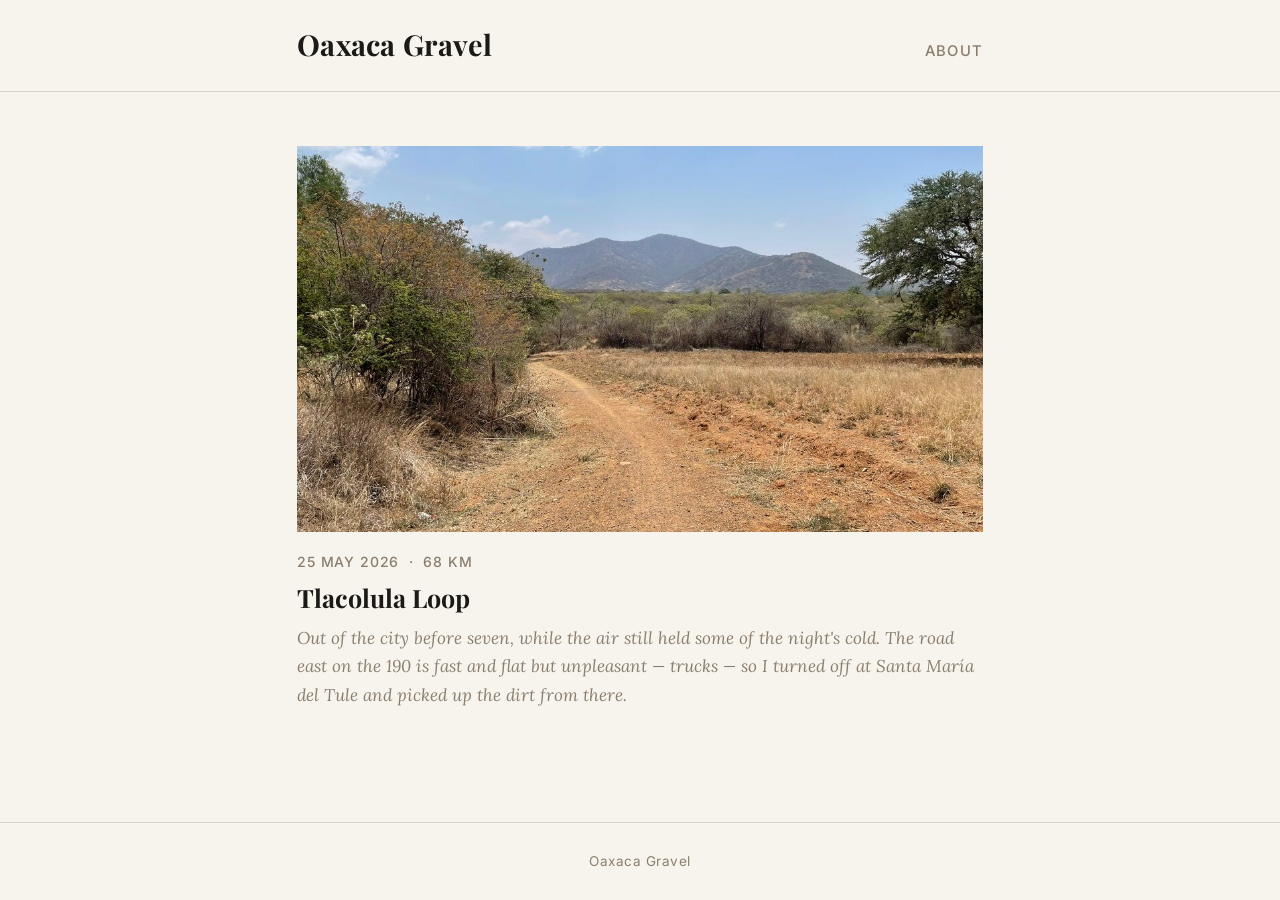
==== index.html @ 33e9459f "Update 2026-05-25" ====
<!DOCTYPE html>
<html lang="en">
<head>
  <meta charset="UTF-8" />
  <meta name="viewport" content="width=device-width, initial-scale=1.0" />
  <title>Oaxaca Gravel</title>
  <link rel="stylesheet" href="style.css" />
</head>
<body>

  <header class="site-header">
    <div class="container">
      <span class="site-title"><a href="/">Oaxaca Gravel</a></span>
      <nav class="site-nav">
        <a href="about.html">About</a>
      </nav>
    </div>
  </header>

  <main>
    <div class="container">
      <div class="ride-list">

        <div class="ride-card">
          <a class="card-link" href="posts/tlacolula-loop.html">
            <img class="cover" src="posts/tlacolula-loop/cover.jpg" alt="Tlacolula Loop" />
            <div class="ride-meta">25 May 2026 &nbsp;·&nbsp; 68 km</div>
            <h2 class="ride-title">Tlacolula Loop</h2>
            <p class="ride-excerpt">Out of the city before seven, while the air still held some of the night's cold. The road east on the 190 is fast and flat but unpleasant — trucks — so I turned off at Santa María del Tule and picked up the dirt from there.</p>
          </a>
        </div>

      </div>
    </div>
  </main>

  <footer class="site-footer">
    <div class="container">Oaxaca Gravel</div>
  </footer>

</body>
</html>
---- style.css ----
/* =====================================================
   Oaxaca Gravel — stylesheet
   ===================================================== */

@import url('https://fonts.googleapis.com/css2?family=Lora:ital,wght@0,400;0,600;1,400;1,600&family=Playfair+Display:wght@700&family=Inter:wght@400;500&display=swap');

/* ----- Reset & base ----- */
*, *::before, *::after {
  box-sizing: border-box;
  margin: 0;
  padding: 0;
}

:root {
  --bg:      #f7f4ee;
  --ink:     #1c1a17;
  --accent:  #b85c2a;
  --muted:   #8a7f6e;
  --border:  #d9d4c9;
}

html {
  background: var(--bg);
  color: var(--ink);
  font-family: 'Lora', Georgia, serif;
  font-size: 18px;
  line-height: 1.7;
  -webkit-font-smoothing: antialiased;
}

body {
  min-height: 100vh;
  display: flex;
  flex-direction: column;
}

a {
  color: inherit;
  text-decoration: none;
}

img {
  display: block;
  max-width: 100%;
}

/* ----- Layout wrapper ----- */
.container {
  width: 100%;
  max-width: 740px;
  margin: 0 auto;
  padding: 0 1.5rem;
}

/* ----- Site header ----- */
.site-header {
  border-bottom: 1px solid var(--border);
  padding: 1.5rem 0;
}

.site-header .container {
  display: flex;
  align-items: baseline;
  justify-content: space-between;
  gap: 1rem;
}

.site-title {
  font-family: 'Playfair Display', Georgia, serif;
  font-weight: 700;
  font-size: 1.6rem;
  color: var(--ink);
  letter-spacing: 0.01em;
  line-height: 1.2;
}


.site-nav {
  display: flex;
  gap: 1.5rem;
  align-items: center;
}

.site-nav a {
  font-family: 'Inter', sans-serif;
  font-size: 0.82rem;
  font-weight: 500;
  letter-spacing: 0.08em;
  text-transform: uppercase;
  color: var(--muted);
  transition: color 0.15s;
}

.site-nav a:hover {
  color: var(--accent);
}

/* ----- Main content ----- */
main {
  flex: 1;
  padding: 3rem 0 4rem;
}

/* ----- About page ----- */
.about-content {
  max-width: 580px;
}

.about-content h1 {
  font-family: 'Playfair Display', Georgia, serif;
  font-weight: 700;
  font-size: 2rem;
  margin-bottom: 1.5rem;
  line-height: 1.2;
}

.about-content p {
  font-style: italic;
  color: var(--ink);
  margin-bottom: 1.2rem;
}

/* ----- Ride list (home page — populated later) ----- */
.ride-list {
  display: flex;
  flex-direction: column;
  gap: 3rem;
}

.ride-card a.card-link {
  display: block;
  color: inherit;
}

.ride-card .cover {
  width: 100%;
  aspect-ratio: 16 / 9;
  object-fit: cover;
  background: var(--border);
  margin-bottom: 1rem;
}

.ride-meta {
  font-family: 'Inter', sans-serif;
  font-size: 0.78rem;
  font-weight: 500;
  letter-spacing: 0.06em;
  text-transform: uppercase;
  color: var(--muted);
  margin-bottom: 0.45rem;
}

.ride-title {
  font-family: 'Playfair Display', Georgia, serif;
  font-weight: 700;
  font-size: 1.4rem;
  line-height: 1.25;
  margin-bottom: 0.6rem;
}

.ride-title a:hover {
  color: var(--accent);
}

.ride-excerpt {
  font-style: italic;
  color: var(--muted);
  font-size: 0.95rem;
  line-height: 1.65;
}

/* ----- Post page ----- */
.entry-header {
  margin-bottom: 2rem;
}

.entry-header h1 {
  font-family: 'Playfair Display', Georgia, serif;
  font-weight: 700;
  font-size: 2.2rem;
  line-height: 1.2;
  margin-bottom: 0.5rem;
}

.entry-meta {
  font-family: 'Inter', sans-serif;
  font-size: 0.78rem;
  font-weight: 500;
  letter-spacing: 0.06em;
  text-transform: uppercase;
  color: var(--muted);
}

.entry-text p {
  font-style: italic;
  margin-bottom: 1.3rem;
}

.entry-text p:first-of-type::first-letter {
  font-family: 'Playfair Display', Georgia, serif;
  font-size: 3.2rem;
  font-weight: 700;
  color: var(--accent);
  float: left;
  line-height: 0.78;
  margin-right: 0.12em;
  margin-top: 0.1em;
}

.photo-full {
  width: calc(100% + 4rem);
  margin: 2.5rem -2rem;
  aspect-ratio: 16 / 9;
  object-fit: cover;
}

.photo-grid {
  display: grid;
  grid-template-columns: 1fr 1fr;
  gap: 0.75rem;
  margin: 2.5rem 0;
}

.photo-grid img {
  width: 100%;
  aspect-ratio: 16 / 9;
  object-fit: cover;
}

.back-link {
  display: inline-block;
  font-family: 'Inter', sans-serif;
  font-size: 0.78rem;
  font-weight: 500;
  letter-spacing: 0.08em;
  text-transform: uppercase;
  color: var(--muted);
  margin-bottom: 2.5rem;
  transition: color 0.15s;
}

.back-link:hover {
  color: var(--accent);
}

/* ----- Footer ----- */
.site-footer {
  border-top: 1px solid var(--border);
  padding: 1.5rem 0;
  font-family: 'Inter', sans-serif;
  font-size: 0.75rem;
  color: var(--muted);
  text-align: center;
  letter-spacing: 0.04em;
}
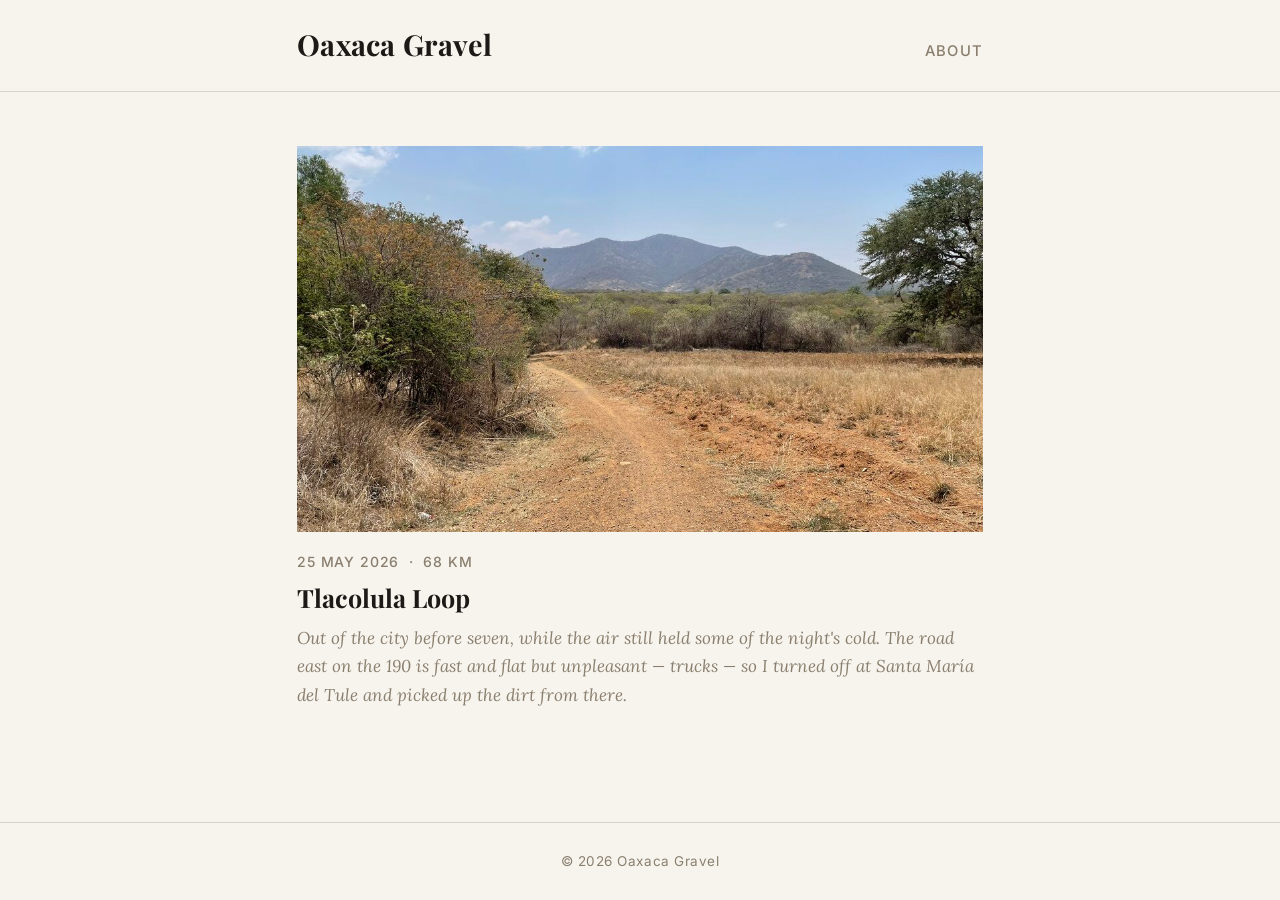
==== commit f35a6b11: "Update 2026-05-25" ====
--- a/index.html
+++ b/index.html
@@ -22,7 +22,7 @@
       <div class="ride-list">
 
         <div class="ride-card">
-          <a class="card-link" href="posts/tlacolula-loop.html">
+          <a class="card-link" href="posts/tlacolula-loop/">
             <img class="cover" src="posts/tlacolula-loop/cover.jpg" alt="Tlacolula Loop" />
             <div class="ride-meta">25 May 2026 &nbsp;·&nbsp; 68 km</div>
             <h2 class="ride-title">Tlacolula Loop</h2>
@@ -35,8 +35,9 @@
   </main>
 
   <footer class="site-footer">
-    <div class="container">Oaxaca Gravel</div>
+    <div class="container">© <span id="yr"></span> Oaxaca Gravel</div>
   </footer>
+  <script>document.getElementById('yr').textContent = new Date().getFullYear();</script>
 
 </body>
 </html>
--- a/style.css
+++ b/style.css
@@ -72,6 +72,7 @@
   color: var(--ink);
   letter-spacing: 0.01em;
   line-height: 1.2;
+  cursor: pointer;
 }
 
 
@@ -208,8 +209,8 @@
 }
 
 .photo-full {
-  width: calc(100% + 4rem);
-  margin: 2.5rem -2rem;
+  width: 100%;
+  margin: 2.5rem 0;
   aspect-ratio: 16 / 9;
   object-fit: cover;
 }
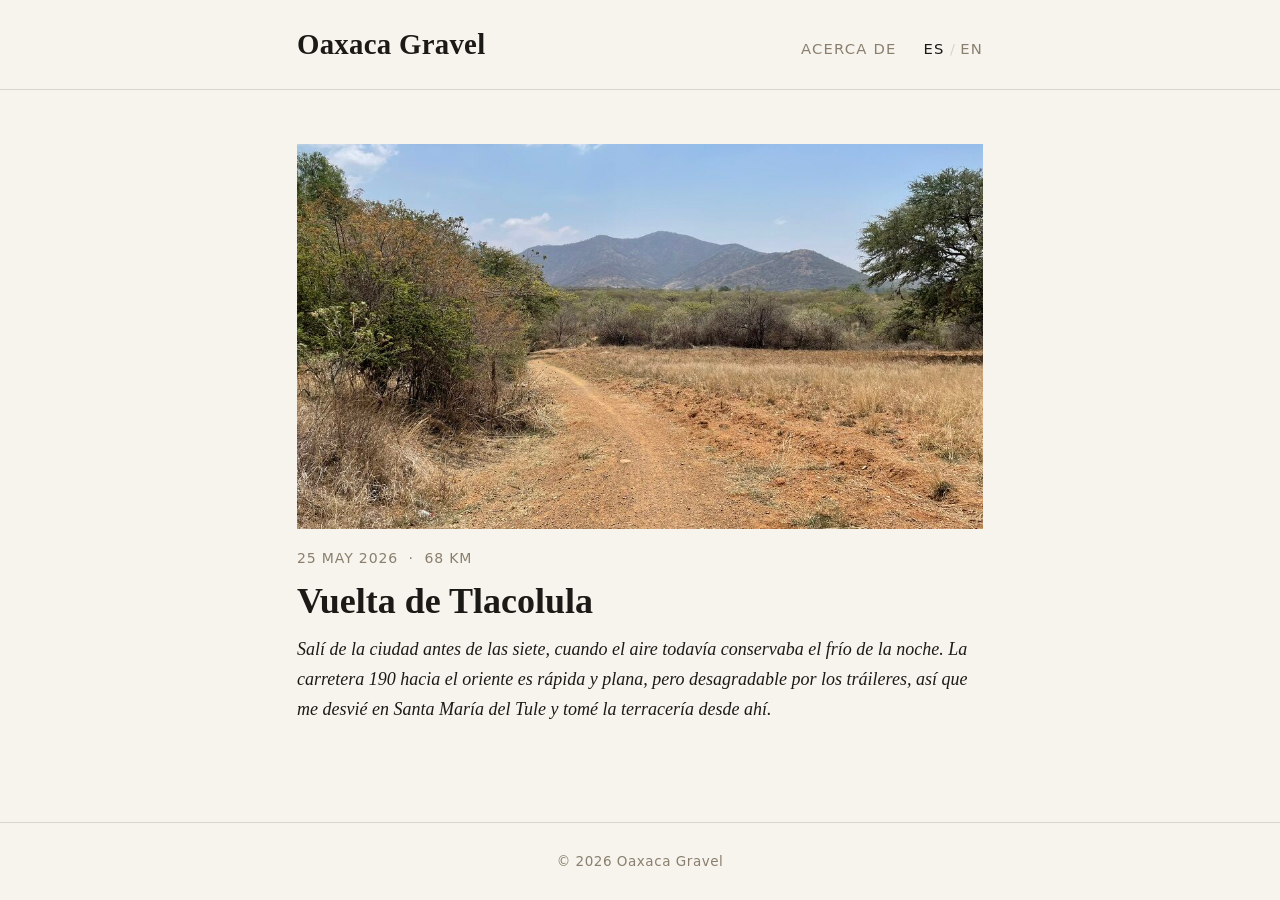
==== commit 3986681a: "Update 2026-05-25" ====
--- a/index.html
+++ b/index.html
@@ -1,10 +1,16 @@
 <!DOCTYPE html>
-<html lang="en">
+<html lang="es">
 <head>
   <meta charset="UTF-8" />
   <meta name="viewport" content="width=device-width, initial-scale=1.0" />
   <title>Oaxaca Gravel</title>
+  <meta property="og:title" content="Oaxaca Gravel" />
+  <meta property="og:description" content="Una bitácora de ciclista desde los caminos secundarios al oriente de Oaxaca." />
+  <meta property="og:type" content="website" />
+  <meta property="og:url" content="https://oaxacagravel.com/" />
+  <meta property="og:image" content="https://oaxacagravel.com/posts/tlacolula-loop/cover.jpg" />
   <link rel="stylesheet" href="style.css" />
+  <script>document.documentElement.setAttribute('data-lang', localStorage.getItem('og-lang') || 'es');</script>
 </head>
 <body>
 
@@ -12,7 +18,15 @@
     <div class="container">
       <span class="site-title"><a href="/">Oaxaca Gravel</a></span>
       <nav class="site-nav">
-        <a href="about.html">About</a>
+        <a href="/about.html">
+          <span class="lang-es">Acerca de</span>
+          <span class="lang-en">About</span>
+        </a>
+        <div class="lang-toggle">
+          <button class="lang-btn" id="toggle-es" onclick="setLang('es')">ES</button>
+          <span class="lang-sep">/</span>
+          <button class="lang-btn" id="toggle-en" onclick="setLang('en')">EN</button>
+        </div>
       </nav>
     </div>
   </header>
@@ -25,8 +39,12 @@
           <a class="card-link" href="posts/tlacolula-loop/">
             <img class="cover" src="posts/tlacolula-loop/cover.jpg" alt="Tlacolula Loop" />
             <div class="ride-meta">25 May 2026 &nbsp;·&nbsp; 68 km</div>
-            <h2 class="ride-title">Tlacolula Loop</h2>
-            <p class="ride-excerpt">Out of the city before seven, while the air still held some of the night's cold. The road east on the 190 is fast and flat but unpleasant — trucks — so I turned off at Santa María del Tule and picked up the dirt from there.</p>
+            <h2 class="ride-title">
+              <span class="lang-es">Vuelta de Tlacolula</span>
+              <span class="lang-en">Tlacolula Loop</span>
+            </h2>
+            <p class="ride-excerpt lang-es">Salí de la ciudad antes de las siete, cuando el aire todavía conservaba el frío de la noche. La carretera 190 hacia el oriente es rápida y plana, pero desagradable por los tráileres, así que me desvié en Santa María del Tule y tomé la terracería desde ahí.</p>
+            <p class="ride-excerpt lang-en">Out of the city before seven, while the air still held some of the night's cold. The road east on the 190 is fast and flat but unpleasant — trucks — so I turned off at Santa María del Tule and picked up the dirt from there.</p>
           </a>
         </div>
 
@@ -37,7 +55,22 @@
   <footer class="site-footer">
     <div class="container">© <span id="yr"></span> Oaxaca Gravel</div>
   </footer>
-  <script>document.getElementById('yr').textContent = new Date().getFullYear();</script>
+
+  <script>
+    document.getElementById('yr').textContent = new Date().getFullYear();
+    (function() {
+      function applyLang(l) {
+        localStorage.setItem('og-lang', l);
+        document.documentElement.setAttribute('data-lang', l);
+        var es = document.getElementById('toggle-es');
+        var en = document.getElementById('toggle-en');
+        if (es) es.classList.toggle('active', l === 'es');
+        if (en) en.classList.toggle('active', l === 'en');
+      }
+      window.setLang = function(l) { applyLang(l); };
+      applyLang(localStorage.getItem('og-lang') || 'es');
+    })();
+  </script>
 
 </body>
 </html>
--- a/style.css
+++ b/style.css
@@ -1,8 +1,6 @@
 /* =====================================================
    Oaxaca Gravel — stylesheet
    ===================================================== */
-
-@import url('https://fonts.googleapis.com/css2?family=Lora:ital,wght@0,400;0,600;1,400;1,600&family=Playfair+Display:wght@700&family=Inter:wght@400;500&display=swap');
 
 /* ----- Reset & base ----- */
 *, *::before, *::after {
@@ -22,7 +20,7 @@
 html {
   background: var(--bg);
   color: var(--ink);
-  font-family: 'Lora', Georgia, serif;
+  font-family: Georgia, serif;
   font-size: 18px;
   line-height: 1.7;
   -webkit-font-smoothing: antialiased;
@@ -66,7 +64,7 @@
 }
 
 .site-title {
-  font-family: 'Playfair Display', Georgia, serif;
+  font-family: Georgia, serif;
   font-weight: 700;
   font-size: 1.6rem;
   color: var(--ink);
@@ -75,7 +73,6 @@
   cursor: pointer;
 }
 
-
 .site-nav {
   display: flex;
   gap: 1.5rem;
@@ -83,7 +80,7 @@
 }
 
 .site-nav a {
-  font-family: 'Inter', sans-serif;
+  font-family: system-ui, -apple-system, sans-serif;
   font-size: 0.82rem;
   font-weight: 500;
   letter-spacing: 0.08em;
@@ -108,7 +105,7 @@
 }
 
 .about-content h1 {
-  font-family: 'Playfair Display', Georgia, serif;
+  font-family: Georgia, serif;
   font-weight: 700;
   font-size: 2rem;
   margin-bottom: 1.5rem;
@@ -121,7 +118,7 @@
   margin-bottom: 1.2rem;
 }
 
-/* ----- Ride list (home page — populated later) ----- */
+/* ----- Ride list (home page) ----- */
 .ride-list {
   display: flex;
   flex-direction: column;
@@ -142,7 +139,7 @@
 }
 
 .ride-meta {
-  font-family: 'Inter', sans-serif;
+  font-family: system-ui, -apple-system, sans-serif;
   font-size: 0.78rem;
   font-weight: 500;
   letter-spacing: 0.06em;
@@ -152,9 +149,9 @@
 }
 
 .ride-title {
-  font-family: 'Playfair Display', Georgia, serif;
-  font-weight: 700;
-  font-size: 1.4rem;
+  font-family: Georgia, serif;
+  font-weight: 700;
+  font-size: 2rem;
   line-height: 1.25;
   margin-bottom: 0.6rem;
 }
@@ -165,8 +162,8 @@
 
 .ride-excerpt {
   font-style: italic;
-  color: var(--muted);
-  font-size: 0.95rem;
+  color: var(--ink);
+  font-size: 1rem;
   line-height: 1.65;
 }
 
@@ -176,7 +173,7 @@
 }
 
 .entry-header h1 {
-  font-family: 'Playfair Display', Georgia, serif;
+  font-family: Georgia, serif;
   font-weight: 700;
   font-size: 2.2rem;
   line-height: 1.2;
@@ -184,7 +181,7 @@
 }
 
 .entry-meta {
-  font-family: 'Inter', sans-serif;
+  font-family: system-ui, -apple-system, sans-serif;
   font-size: 0.78rem;
   font-weight: 500;
   letter-spacing: 0.06em;
@@ -192,18 +189,23 @@
   color: var(--muted);
 }
 
-.entry-text p {
+.entry-lede {
   font-style: italic;
   margin-bottom: 1.3rem;
 }
 
+.entry-text p {
+  font-style: normal;
+  margin-bottom: 1.3rem;
+}
+
 .entry-text p:first-of-type::first-letter {
-  font-family: 'Playfair Display', Georgia, serif;
-  font-size: 3.2rem;
+  font-family: Georgia, serif;
+  font-size: 3.6rem;
   font-weight: 700;
   color: var(--accent);
   float: left;
-  line-height: 0.78;
+  line-height: 0.72;
   margin-right: 0.12em;
   margin-top: 0.1em;
 }
@@ -230,7 +232,7 @@
 
 .back-link {
   display: inline-block;
-  font-family: 'Inter', sans-serif;
+  font-family: system-ui, -apple-system, sans-serif;
   font-size: 0.78rem;
   font-weight: 500;
   letter-spacing: 0.08em;
@@ -243,12 +245,46 @@
 .back-link:hover {
   color: var(--accent);
 }
+
+/* ----- Language toggle ----- */
+.lang-toggle {
+  display: flex;
+  align-items: center;
+  gap: 0.3rem;
+}
+
+.lang-btn {
+  font-family: system-ui, -apple-system, sans-serif;
+  font-size: 0.82rem;
+  font-weight: 500;
+  letter-spacing: 0.08em;
+  text-transform: uppercase;
+  background: none;
+  border: none;
+  color: var(--muted);
+  cursor: pointer;
+  padding: 0;
+  transition: color 0.15s;
+}
+
+.lang-btn.active {
+  color: var(--ink);
+}
+
+.lang-sep {
+  color: var(--border);
+  font-size: 0.82rem;
+  font-family: system-ui, -apple-system, sans-serif;
+}
+
+[data-lang="es"] .lang-en { display: none; }
+[data-lang="en"] .lang-es { display: none; }
 
 /* ----- Footer ----- */
 .site-footer {
   border-top: 1px solid var(--border);
   padding: 1.5rem 0;
-  font-family: 'Inter', sans-serif;
+  font-family: system-ui, -apple-system, sans-serif;
   font-size: 0.75rem;
   color: var(--muted);
   text-align: center;
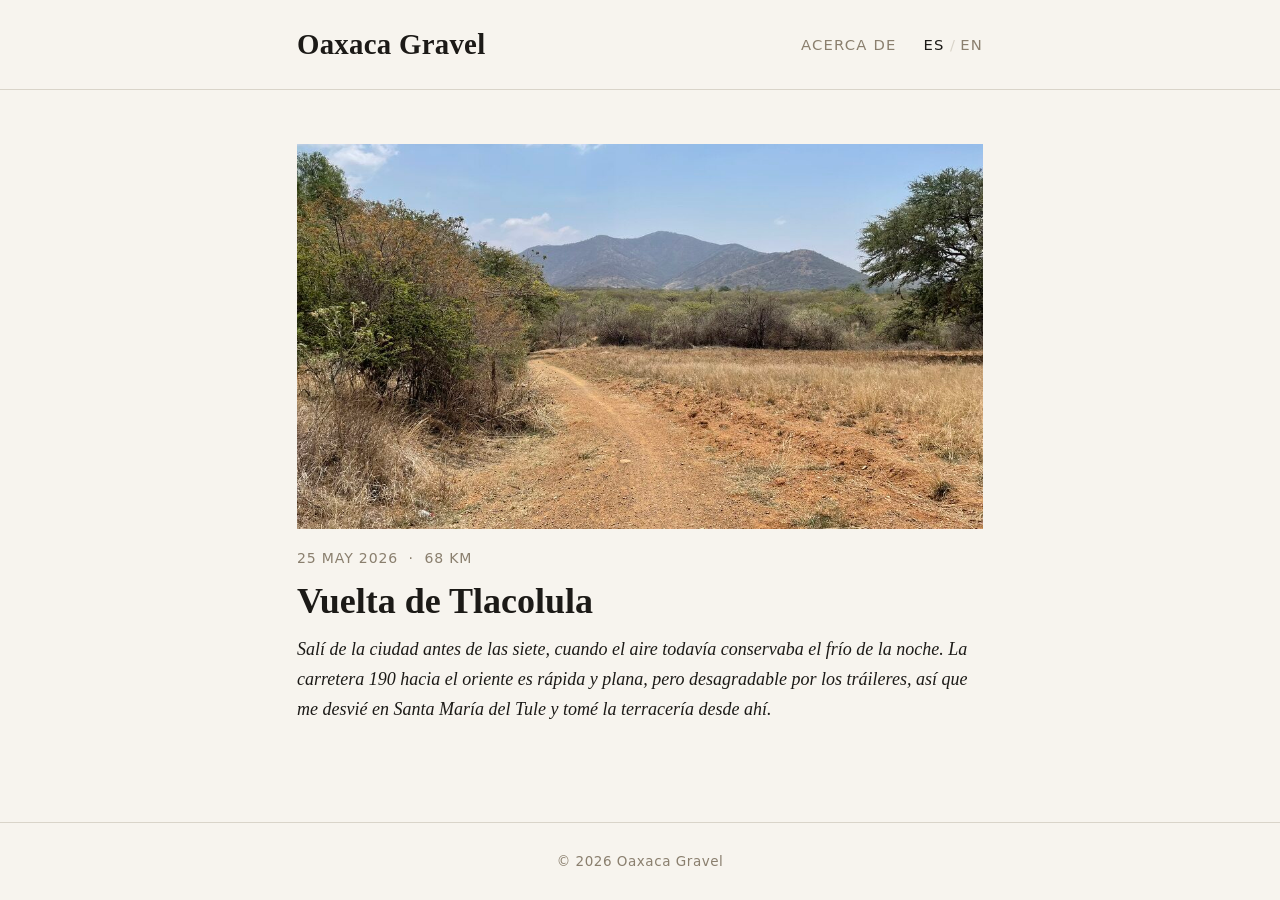
==== commit 83109785: "Update 2026-05-25" ====
--- a/index.html
+++ b/index.html
@@ -16,20 +16,38 @@
 
   <header class="site-header">
     <div class="container">
-      <span class="site-title"><a href="/">Oaxaca Gravel</a></span>
+      <span class="site-title"><a href="/" onclick="var m=document.getElementById('mobile-menu');if(m)m.classList.remove('open');">Oaxaca Gravel</a></span>
       <nav class="site-nav">
         <a href="/about.html">
           <span class="lang-es">Acerca de</span>
           <span class="lang-en">About</span>
         </a>
         <div class="lang-toggle">
-          <button class="lang-btn" id="toggle-es" onclick="setLang('es')">ES</button>
+          <button class="lang-btn" data-lang-btn="es" onclick="setLang('es')">ES</button>
           <span class="lang-sep">/</span>
-          <button class="lang-btn" id="toggle-en" onclick="setLang('en')">EN</button>
+          <button class="lang-btn" data-lang-btn="en" onclick="setLang('en')">EN</button>
         </div>
       </nav>
+      <button class="hamburger" onclick="toggleMenu()" aria-label="Menu">
+        <span></span>
+        <span></span>
+        <span></span>
+      </button>
     </div>
   </header>
+  <div class="mobile-menu" id="mobile-menu">
+    <div class="container">
+      <a href="/about.html">
+        <span class="lang-es">Acerca de</span>
+        <span class="lang-en">About</span>
+      </a>
+      <div class="lang-toggle">
+        <button class="lang-btn" data-lang-btn="es" onclick="setLang('es')">ES</button>
+        <span class="lang-sep">/</span>
+        <button class="lang-btn" data-lang-btn="en" onclick="setLang('en')">EN</button>
+      </div>
+    </div>
+  </div>
 
   <main>
     <div class="container">
@@ -62,12 +80,15 @@
       function applyLang(l) {
         localStorage.setItem('og-lang', l);
         document.documentElement.setAttribute('data-lang', l);
-        var es = document.getElementById('toggle-es');
-        var en = document.getElementById('toggle-en');
-        if (es) es.classList.toggle('active', l === 'es');
-        if (en) en.classList.toggle('active', l === 'en');
+        document.querySelectorAll('[data-lang-btn]').forEach(function(btn) {
+          btn.classList.toggle('active', btn.getAttribute('data-lang-btn') === l);
+        });
       }
       window.setLang = function(l) { applyLang(l); };
+      window.toggleMenu = function() {
+        var m = document.getElementById('mobile-menu');
+        if (m) m.classList.toggle('open');
+      };
       applyLang(localStorage.getItem('og-lang') || 'es');
     })();
   </script>
--- a/style.css
+++ b/style.css
@@ -58,7 +58,7 @@
 
 .site-header .container {
   display: flex;
-  align-items: baseline;
+  align-items: center;
   justify-content: space-between;
   gap: 1rem;
 }
@@ -280,6 +280,82 @@
 [data-lang="es"] .lang-en { display: none; }
 [data-lang="en"] .lang-es { display: none; }
 
+/* ----- Hamburger / mobile nav ----- */
+.hamburger {
+  display: none;
+  flex-direction: column;
+  justify-content: center;
+  gap: 5px;
+  background: none;
+  border: none;
+  cursor: pointer;
+  padding: 4px;
+}
+
+.hamburger span {
+  display: block;
+  width: 22px;
+  height: 2px;
+  background: var(--ink);
+}
+
+.mobile-menu {
+  display: none;
+  background: var(--bg);
+  padding: 0.75rem 0 0;
+}
+
+.mobile-menu.open {
+  display: block;
+}
+
+.mobile-menu .container {
+  display: flex;
+  flex-direction: column;
+  align-items: flex-end;
+  gap: 0.375rem;
+}
+
+.mobile-menu a {
+  font-family: system-ui, -apple-system, sans-serif;
+  font-size: 0.82rem;
+  font-weight: 500;
+  letter-spacing: 0.08em;
+  text-transform: uppercase;
+  color: var(--muted);
+  transition: color 0.15s;
+}
+
+.mobile-menu a:hover {
+  color: var(--accent);
+}
+
+.mobile-menu .lang-btn {
+  color: var(--muted);
+}
+
+.mobile-menu .lang-btn:hover {
+  color: var(--accent);
+}
+
+.mobile-menu .lang-btn.active {
+  color: var(--ink);
+}
+
+.mobile-menu .lang-sep {
+  color: var(--muted);
+}
+
+@media (max-width: 600px) {
+  .site-nav {
+    display: none;
+  }
+
+  .hamburger {
+    display: flex;
+  }
+}
+
 /* ----- Footer ----- */
 .site-footer {
   border-top: 1px solid var(--border);
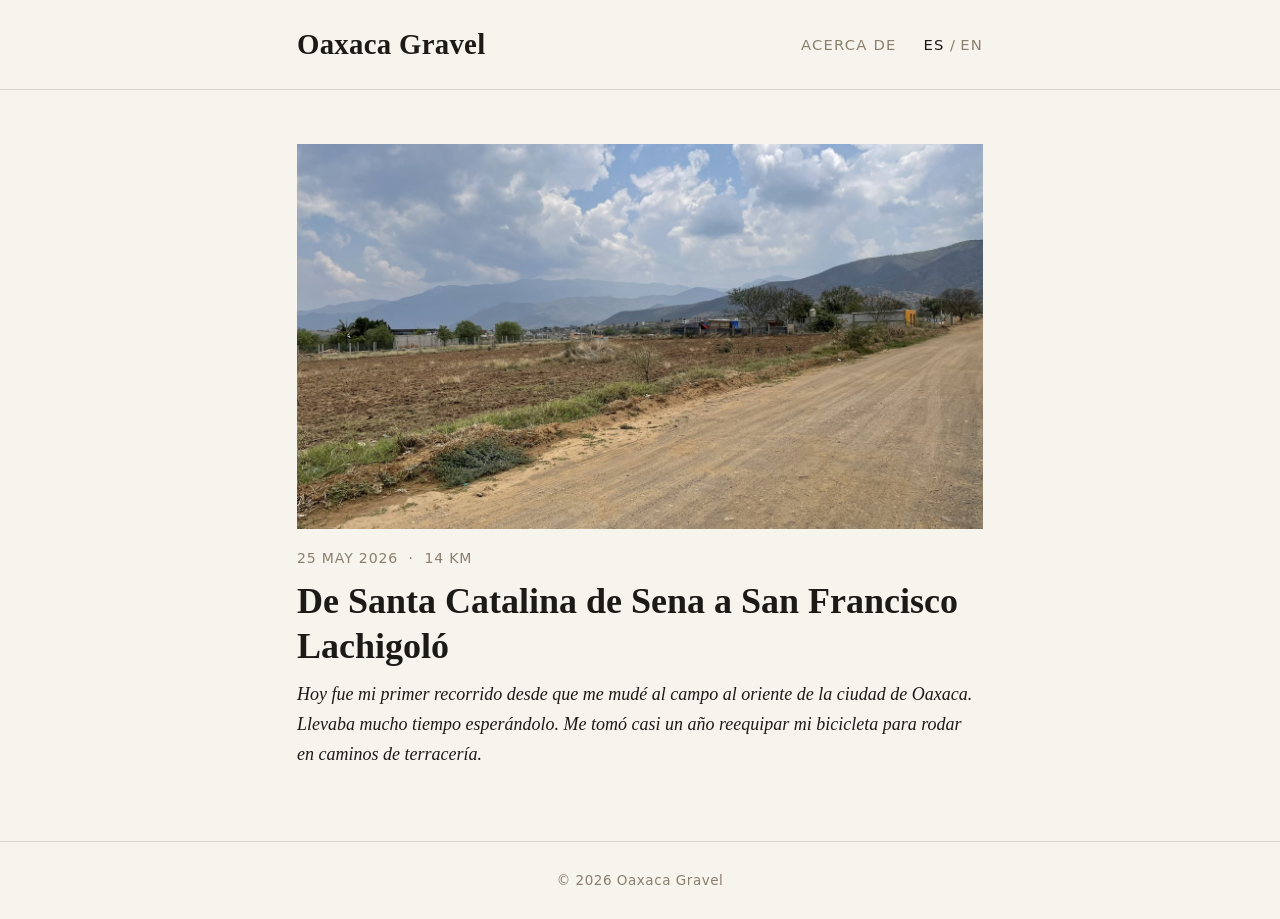
==== commit ad6146f5: "Update 2026-05-25" ====
--- a/index.html
+++ b/index.html
@@ -8,7 +8,7 @@
   <meta property="og:description" content="Una bitácora de ciclista desde los caminos secundarios al oriente de Oaxaca." />
   <meta property="og:type" content="website" />
   <meta property="og:url" content="https://oaxacagravel.com/" />
-  <meta property="og:image" content="https://oaxacagravel.com/posts/tlacolula-loop/cover.jpg" />
+  <meta property="og:image" content="https://oaxacagravel.com/og-image.jpg" />
   <link rel="stylesheet" href="style.css" />
   <script>document.documentElement.setAttribute('data-lang', localStorage.getItem('og-lang') || 'es');</script>
 </head>
@@ -54,15 +54,15 @@
       <div class="ride-list">
 
         <div class="ride-card">
-          <a class="card-link" href="posts/tlacolula-loop/">
-            <img class="cover" src="posts/tlacolula-loop/cover.jpg" alt="Tlacolula Loop" />
-            <div class="ride-meta">25 May 2026 &nbsp;·&nbsp; 68 km</div>
+          <a class="card-link" href="posts/santa-catalina-lachigolo/">
+            <img class="cover" src="posts/santa-catalina-lachigolo/cover.jpg" alt="Santa Catalina de Sena to San Francisco Lachigoló" />
+            <div class="ride-meta">25 May 2026 &nbsp;·&nbsp; 14 km</div>
             <h2 class="ride-title">
-              <span class="lang-es">Vuelta de Tlacolula</span>
-              <span class="lang-en">Tlacolula Loop</span>
+              <span class="lang-es">De Santa Catalina de Sena a San Francisco Lachigoló</span>
+              <span class="lang-en">Santa Catalina de Sena to San Francisco Lachigoló</span>
             </h2>
-            <p class="ride-excerpt lang-es">Salí de la ciudad antes de las siete, cuando el aire todavía conservaba el frío de la noche. La carretera 190 hacia el oriente es rápida y plana, pero desagradable por los tráileres, así que me desvié en Santa María del Tule y tomé la terracería desde ahí.</p>
-            <p class="ride-excerpt lang-en">Out of the city before seven, while the air still held some of the night's cold. The road east on the 190 is fast and flat but unpleasant — trucks — so I turned off at Santa María del Tule and picked up the dirt from there.</p>
+            <p class="ride-excerpt lang-es">Hoy fue mi primer recorrido desde que me mudé al campo al oriente de la ciudad de Oaxaca. Llevaba mucho tiempo esperándolo. Me tomó casi un año reequipar mi bicicleta para rodar en caminos de terracería.</p>
+            <p class="ride-excerpt lang-en">Today was my first ride since I moved to the countryside east of the city of Oaxaca. It's been a long time coming. It took nearly a year to reorganize my bicycle for riding on gravel roads.</p>
           </a>
         </div>
 
--- a/style.css
+++ b/style.css
@@ -224,6 +224,26 @@
   margin: 2.5rem 0;
 }
 
+figure {
+  margin: 2.5rem 0;
+}
+
+figure .photo-full {
+  margin: 0;
+}
+
+.photo-grid figure {
+  margin: 0;
+}
+
+figcaption {
+  font-family: system-ui, -apple-system, sans-serif;
+  font-size: 0.82rem;
+  color: var(--muted);
+  letter-spacing: 0.04em;
+  margin-top: 0.45rem;
+}
+
 .photo-grid img {
   width: 100%;
   aspect-ratio: 16 / 9;
@@ -267,12 +287,16 @@
   transition: color 0.15s;
 }
 
+.lang-btn:hover {
+  color: var(--accent);
+}
+
 .lang-btn.active {
   color: var(--ink);
 }
 
 .lang-sep {
-  color: var(--border);
+  color: var(--muted);
   font-size: 0.82rem;
   font-family: system-ui, -apple-system, sans-serif;
 }
@@ -347,12 +371,22 @@
 }
 
 @media (max-width: 600px) {
+  .photo-grid {
+    grid-template-columns: 1fr;
+  }
+
   .site-nav {
     display: none;
   }
 
   .hamburger {
     display: flex;
+  }
+}
+
+@media (min-width: 601px) {
+  .mobile-menu {
+    display: none !important;
   }
 }
 
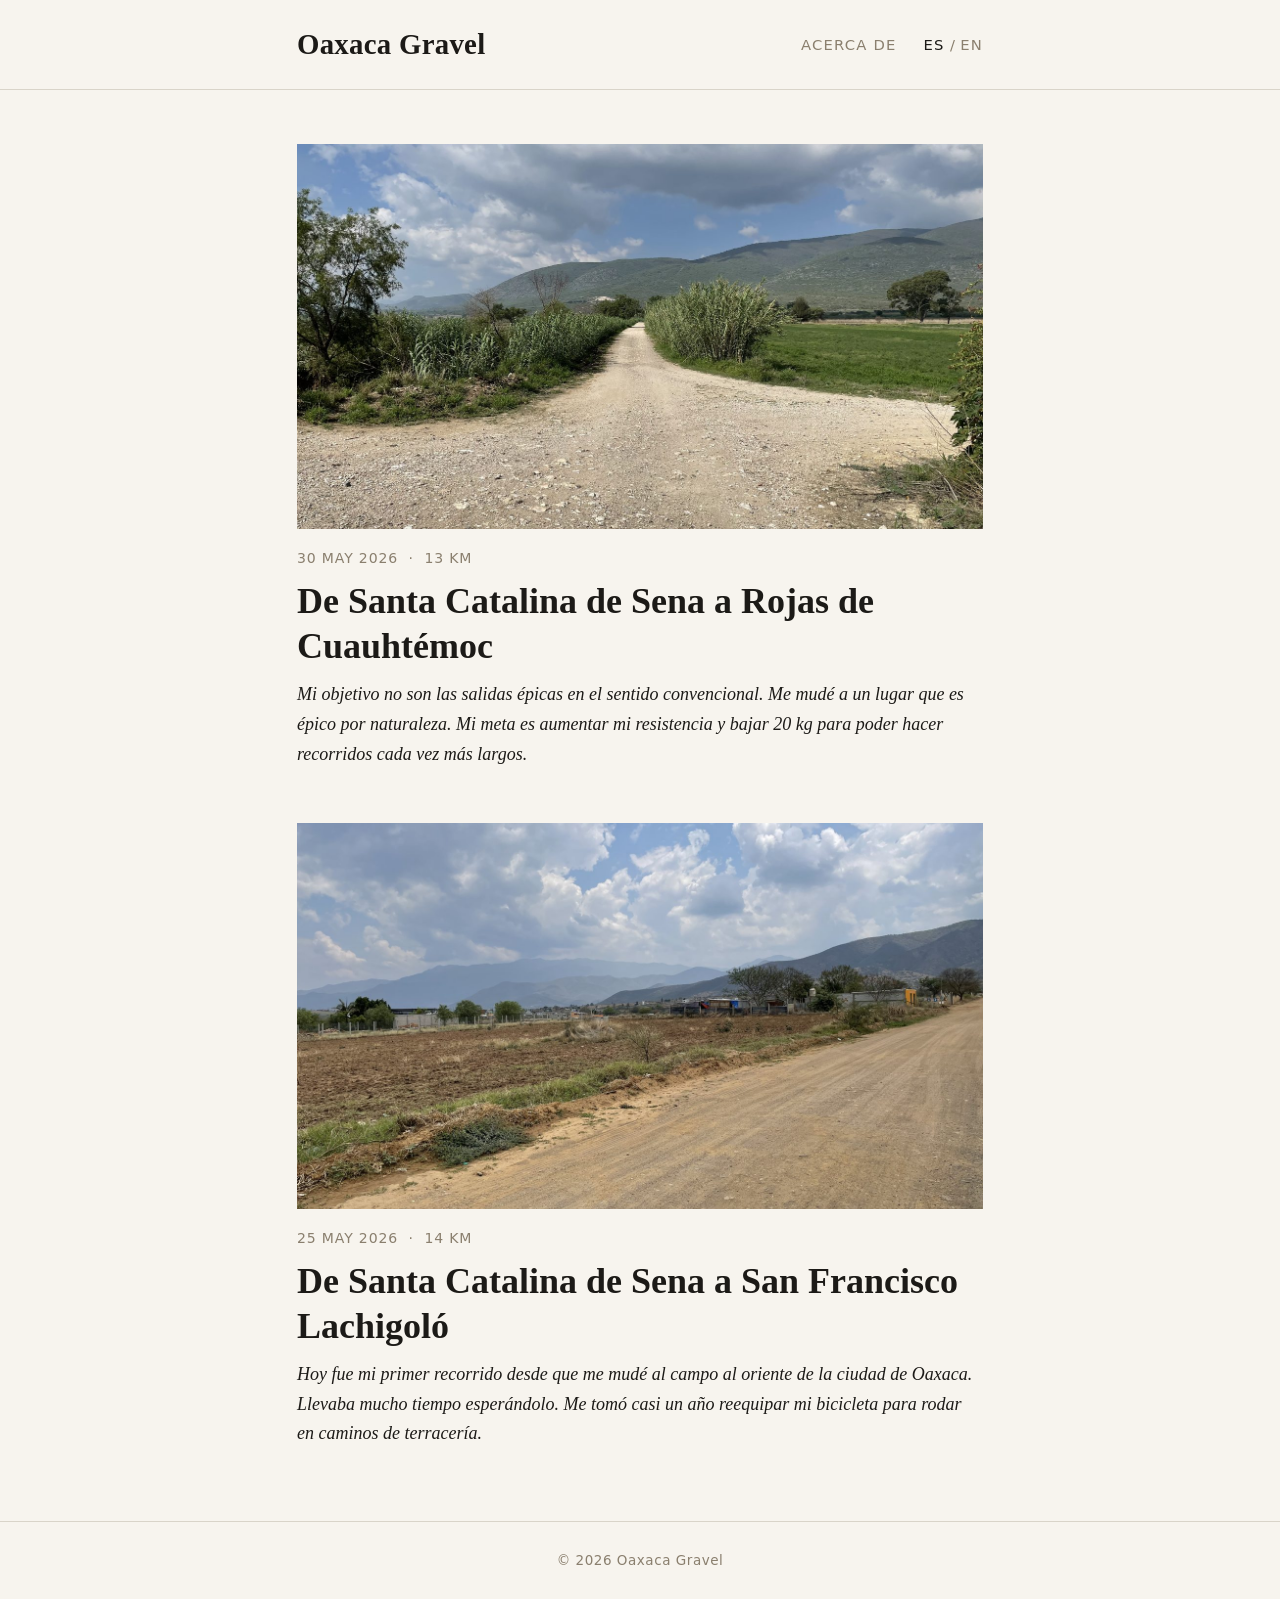
==== commit 65b45d15: "Update 2026-05-30" ====
--- a/index.html
+++ b/index.html
@@ -4,8 +4,10 @@
   <meta charset="UTF-8" />
   <meta name="viewport" content="width=device-width, initial-scale=1.0" />
   <title>Oaxaca Gravel</title>
+  <link rel="icon" type="image/svg+xml" href="/favicon.svg" />
+  <link rel="icon" type="image/png" href="/favicon.png" />
   <meta property="og:title" content="Oaxaca Gravel" />
-  <meta property="og:description" content="Una bitácora de ciclista desde los caminos secundarios al oriente de Oaxaca." />
+  <meta property="og:description" content="Una bitácora de ciclista desde los caminos secundarios de Oaxaca." />
   <meta property="og:type" content="website" />
   <meta property="og:url" content="https://oaxacagravel.com/" />
   <meta property="og:image" content="https://oaxacagravel.com/og-image.jpg" />
@@ -54,6 +56,19 @@
       <div class="ride-list">
 
         <div class="ride-card">
+          <a class="card-link" href="posts/santa-catalina-rojas/">
+            <img class="cover" src="posts/santa-catalina-rojas/cover.jpg" alt="Santa Catalina de Sena to Rojas de Cuauhtémoc" />
+            <div class="ride-meta">30 May 2026 &nbsp;·&nbsp; 13 km</div>
+            <h2 class="ride-title">
+              <span class="lang-es">De Santa Catalina de Sena a Rojas de Cuauhtémoc</span>
+              <span class="lang-en">Santa Catalina de Sena to Rojas de Cuauhtémoc</span>
+            </h2>
+            <p class="ride-excerpt lang-es">Mi objetivo no son las salidas épicas en el sentido convencional. Me mudé a un lugar que es épico por naturaleza. Mi meta es aumentar mi resistencia y bajar 20 kg para poder hacer recorridos cada vez más largos.</p>
+            <p class="ride-excerpt lang-en">My goal is not epic rides in the conventional sense. I moved to a place that is epic by nature. My objective is to build up my endurance and lose 20 kg so that I can take progressively longer rides.</p>
+          </a>
+        </div>
+
+        <div class="ride-card">
           <a class="card-link" href="posts/santa-catalina-lachigolo/">
             <img class="cover" src="posts/santa-catalina-lachigolo/cover.jpg" alt="Santa Catalina de Sena to San Francisco Lachigoló" />
             <div class="ride-meta">25 May 2026 &nbsp;·&nbsp; 14 km</div>
